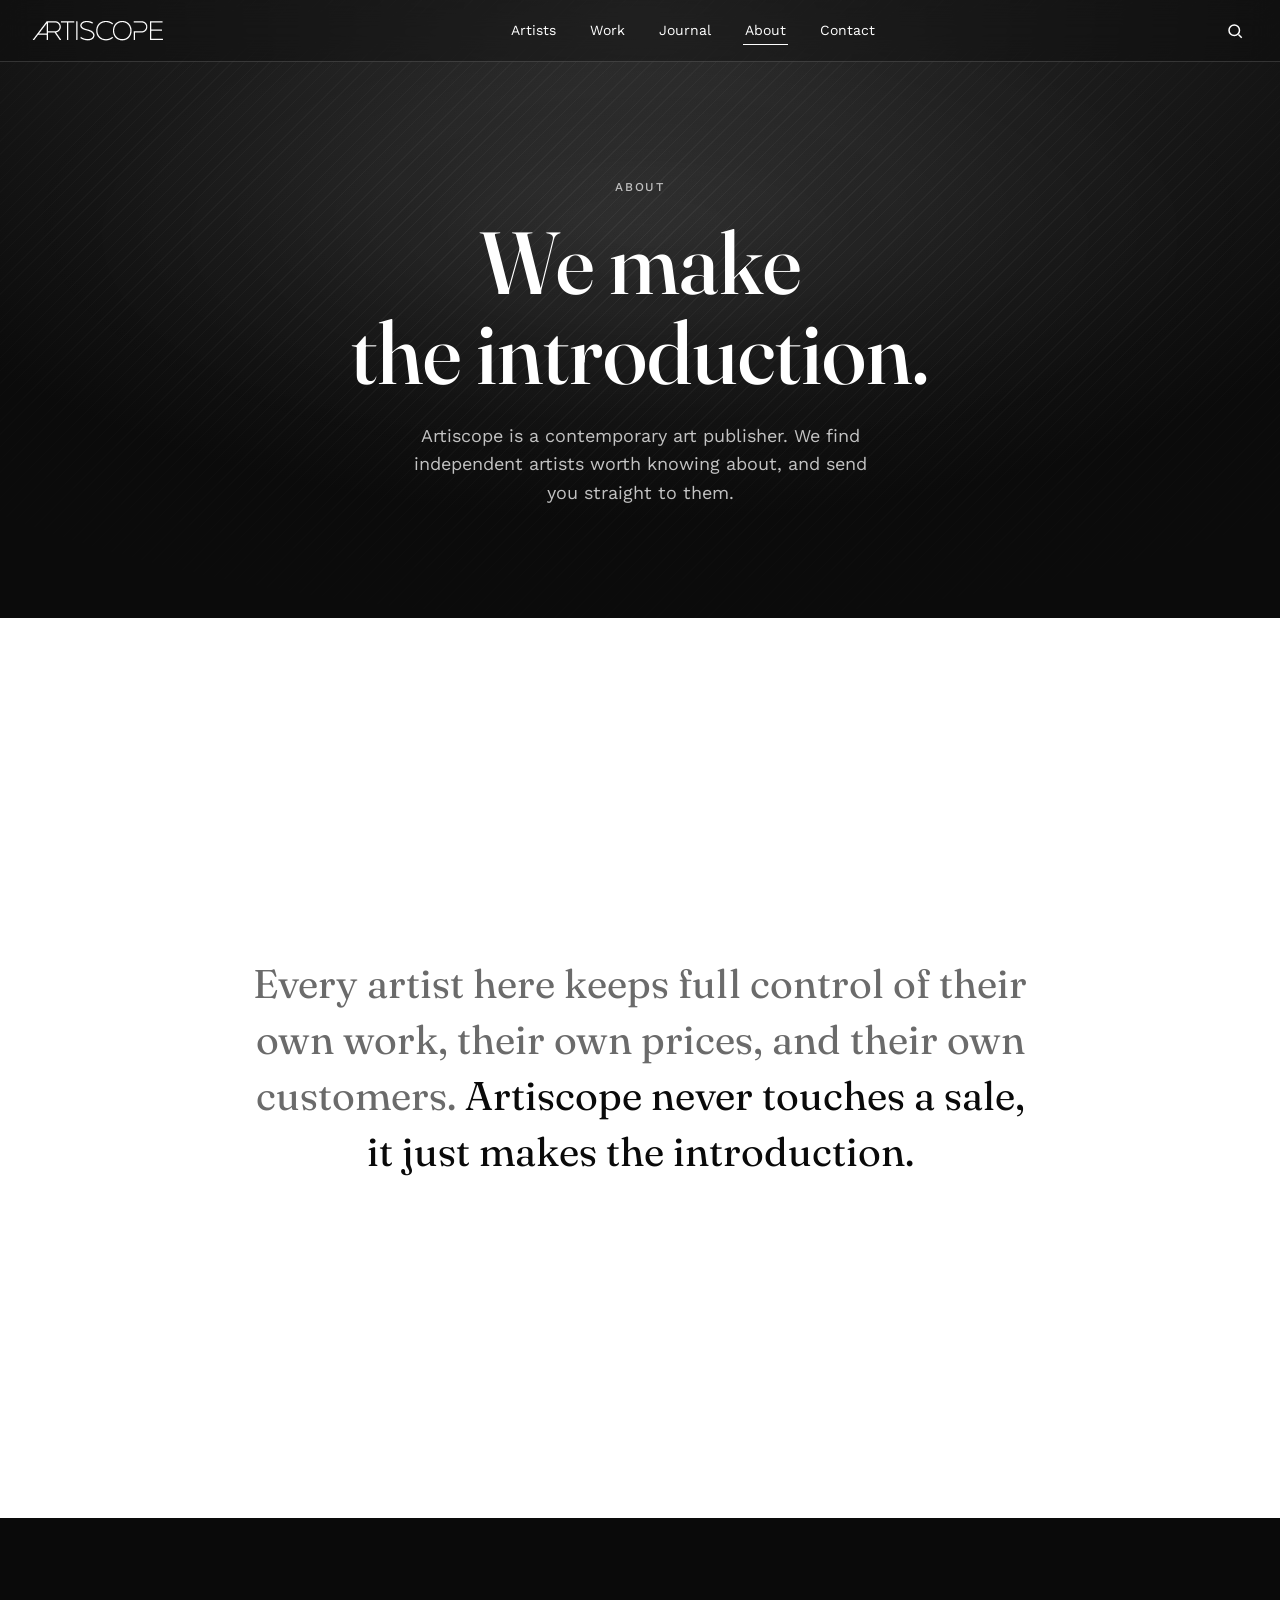
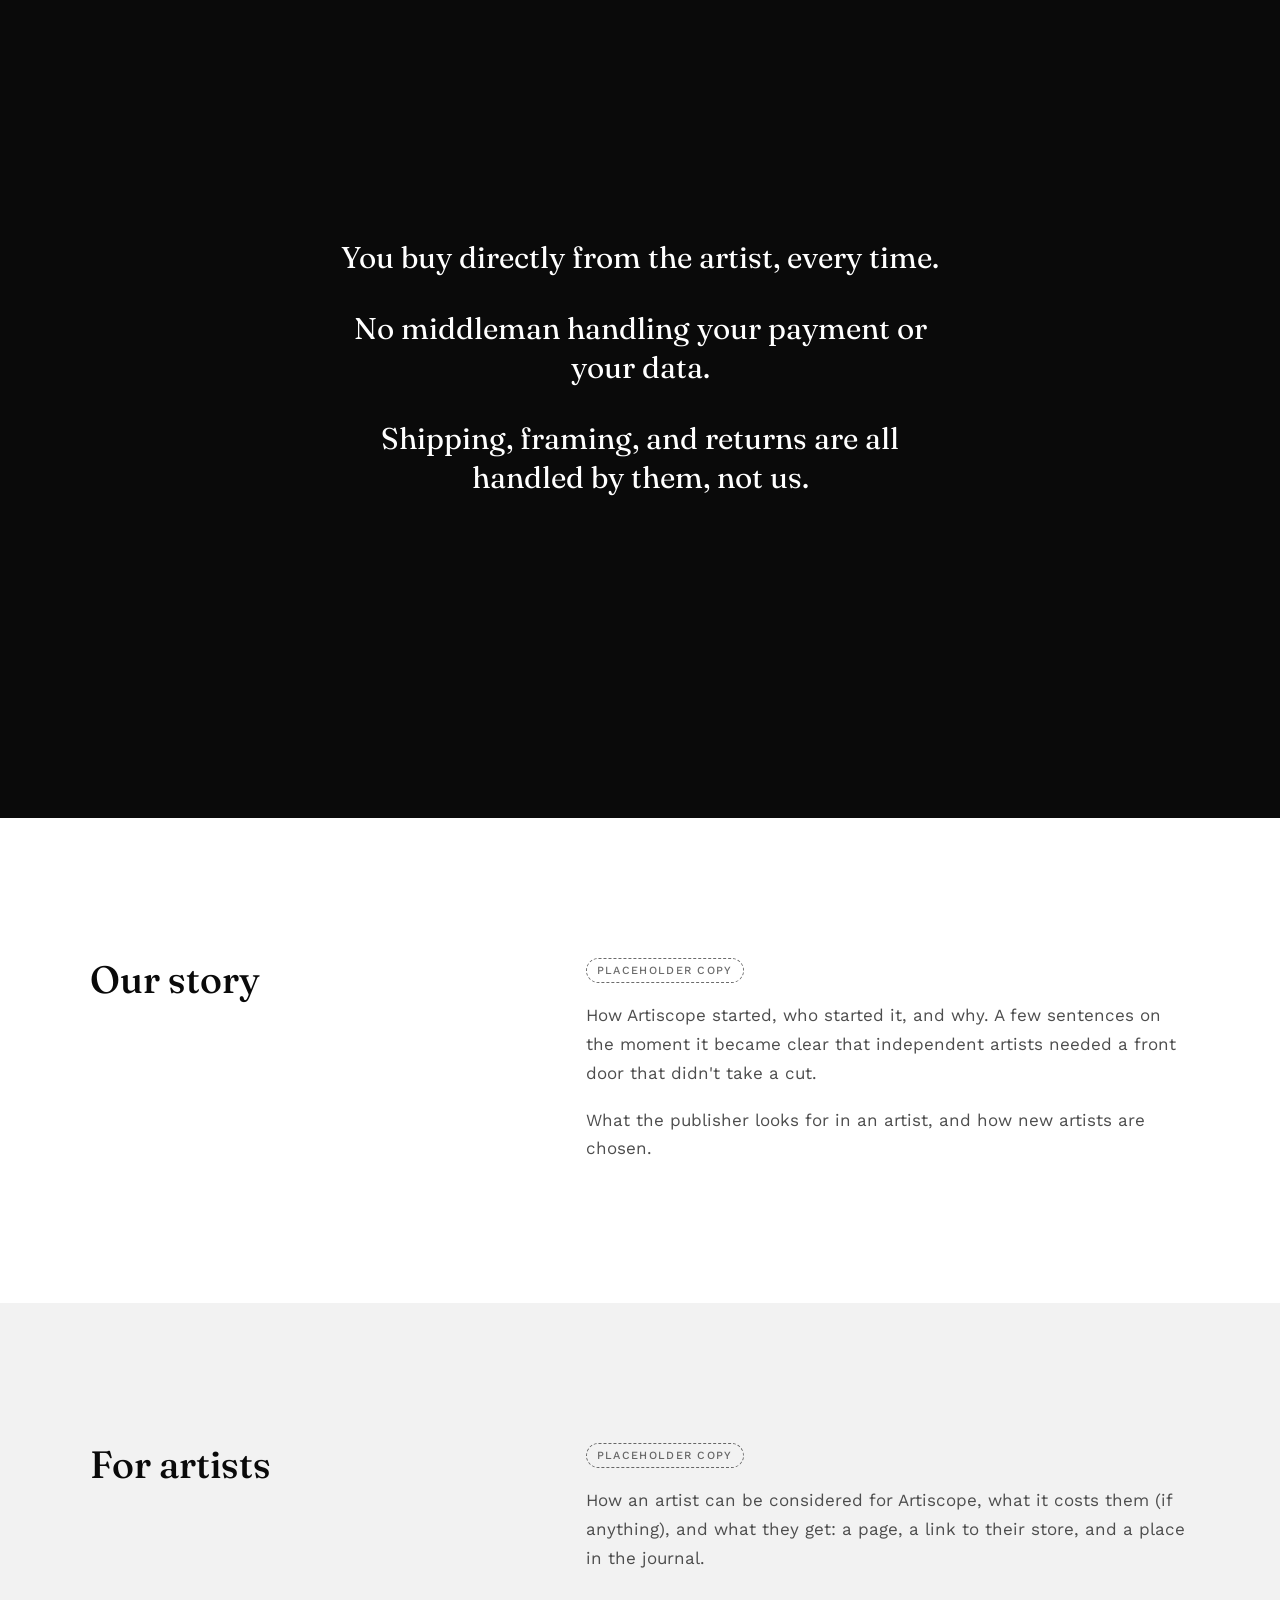
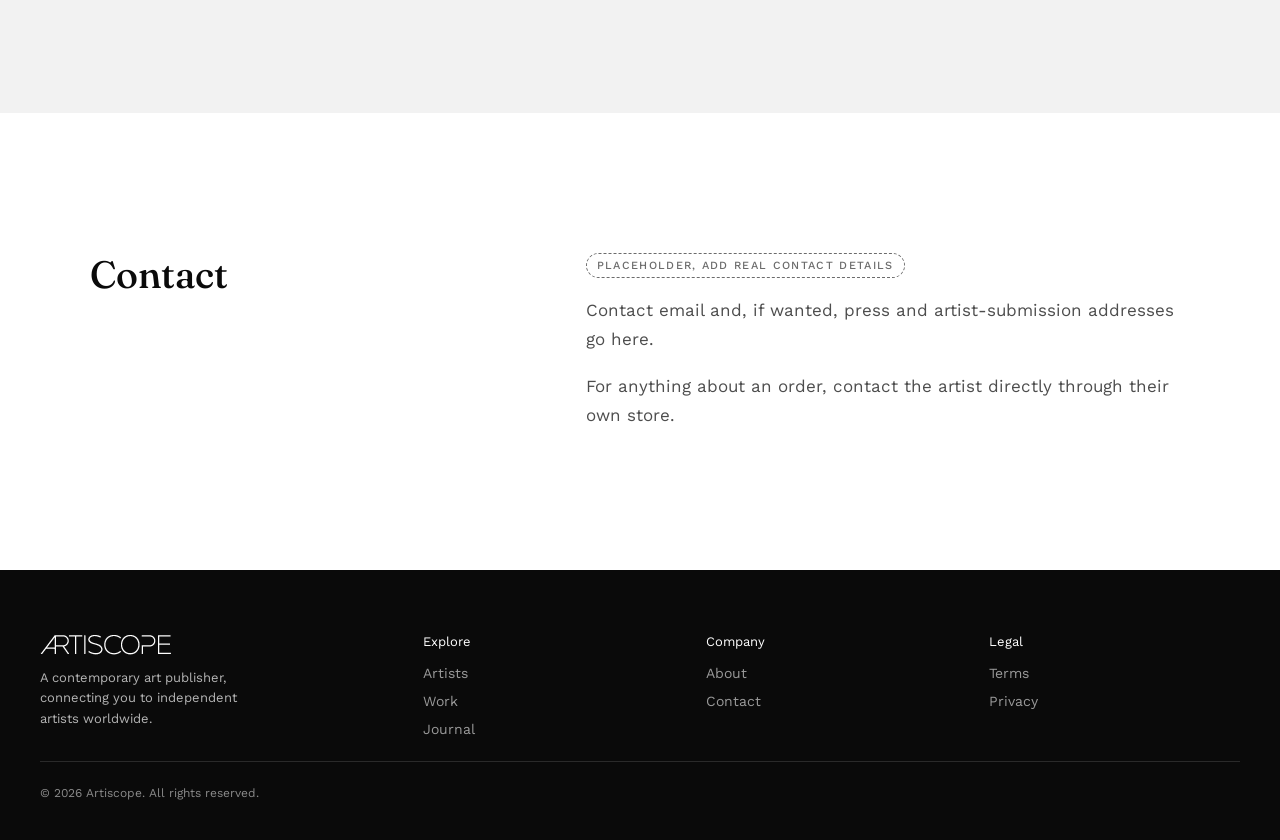
==== about.html @ f60efae5 "Split the single scrolling page into separate pages Add artists.html, work.html, journal.html and ab" ====
<!doctype html>
<html lang="en">
<head>
<meta charset="utf-8">
<meta name="viewport" content="width=device-width, initial-scale=1">
<title>About | Artiscope</title>
<meta name="description" content="Artiscope is a contemporary art publisher connecting people to independent artists and their own stores.">
<link rel="preconnect" href="https://fonts.googleapis.com">
<link rel="stylesheet" href="https://fonts.googleapis.com/css2?family=Fraunces:opsz,wght@9..144,300;9..144,500;9..144,600&family=Work+Sans:wght@400;500&display=swap">
<link rel="stylesheet" href="css/style.css">
</head>
<body>

<!-- NAV -->
<header class="nav" id="site-nav" data-theme="light">
  <div class="nav-inner">
    <a href="index.html" class="logo">
      <img src="logo-black.png" alt="Artiscope" class="logo-img logo-dark">
      <img src="logo-white.png" alt="Artiscope" class="logo-img logo-light">
    </a>
    <nav class="desktop-nav" aria-label="Primary">
      <a href="artists.html" class="nav-link">Artists</a>
      <a href="work.html" class="nav-link">Work</a>
      <a href="journal.html" class="nav-link">Journal</a>
      <a href="about.html" class="nav-link" aria-current="page">About</a>
      <a href="about.html#contact" class="nav-link">Contact</a>
    </nav>
    <div class="nav-icons">
      <button class="icon-btn" id="search-toggle" aria-label="Search">
        <svg width="18" height="18" viewBox="0 0 24 24" fill="none" stroke="currentColor" stroke-width="2"><circle cx="11" cy="11" r="7"></circle><line x1="21" y1="21" x2="16.65" y2="16.65"></line></svg>
      </button>
      <button class="icon-btn hamburger" id="menu-toggle" aria-label="Open menu">
        <svg width="22" height="22" viewBox="0 0 24 24" fill="none" stroke="currentColor" stroke-width="2"><line x1="3" y1="6" x2="21" y2="6"></line><line x1="3" y1="12" x2="21" y2="12"></line><line x1="3" y1="18" x2="21" y2="18"></line></svg>
      </button>
    </div>
  </div>
</header>

<!-- MOBILE MENU -->
<div class="mobile-menu" id="mobile-menu" hidden>
  <div class="mobile-menu-top">
    <a href="index.html" class="logo"><img src="logo-black.png" alt="Artiscope" class="logo-img"></a>
    <button class="icon-btn" id="menu-close" aria-label="Close menu">
      <svg width="22" height="22" viewBox="0 0 24 24" fill="none" stroke="#0A0A0A" stroke-width="2"><line x1="4" y1="4" x2="20" y2="20"></line><line x1="20" y1="4" x2="4" y2="20"></line></svg>
    </button>
  </div>
  <nav class="mobile-menu-links" aria-label="Mobile primary">
    <a href="artists.html">Artists</a>
    <a href="work.html">Work</a>
    <a href="journal.html">Journal</a>
    <a href="about.html" aria-current="page">About</a>
    <a href="about.html#contact">Contact</a>
  </nav>
</div>

<!-- SEARCH OVERLAY -->
<div class="search-overlay" id="search-overlay" hidden>
  <div class="search-inner">
    <div class="search-top">
      <span class="eyebrow">Search</span>
      <button class="icon-btn" id="search-close" aria-label="Close search">
        <svg width="22" height="22" viewBox="0 0 24 24" fill="none" stroke="#0A0A0A" stroke-width="2"><line x1="4" y1="4" x2="20" y2="20"></line><line x1="20" y1="4" x2="4" y2="20"></line></svg>
      </button>
    </div>
    <label for="search-input" class="visually-hidden">Search artists and journal</label>
    <input id="search-input" class="search-input" type="text" placeholder="Search artists, work, journal" autocomplete="off">
    <div id="search-results" class="search-results"></div>
  </div>
</div>

<main id="top">
  <!-- PAGE HEAD -->
  <section class="chapter hero page-head" data-nav-theme="light">
    <div class="chapter-inner reveal">
      <p class="eyebrow eyebrow-light">About</p>
      <h1 class="display-1">We make<br>the introduction.</h1>
      <p class="hero-copy">Artiscope is a contemporary art publisher. We find independent artists worth knowing about, and send you straight to them.</p>
    </div>
  </section>

  <!-- INTRO STATEMENT -->
  <section class="chapter statement" data-nav-theme="dark">
    <p class="statement-text reveal">
      Every artist here keeps full control of their own work, their own prices,
      and their own customers. <span class="statement-fade">Artiscope never touches a sale,
      it just makes the introduction.</span>
    </p>
  </section>

  <!-- TRUST STATEMENTS -->
  <section class="chapter trust" data-nav-theme="light">
    <div class="trust-list">
      <p class="trust-line reveal">You buy directly from the artist, every time.</p>
      <p class="trust-line reveal">No middleman handling your payment or your data.</p>
      <p class="trust-line reveal">Shipping, framing, and returns are all handled by them, not us.</p>
    </div>
  </section>

  <!-- OUR STORY: placeholder copy, replace before launch -->
  <section class="chapter about-block" data-nav-theme="dark">
    <div class="about-split reveal">
      <h2 class="display-3">Our story</h2>
      <div class="about-split-copy">
        <span class="placeholder-note">Placeholder copy</span>
        <p>How Artiscope started, who started it, and why. A few sentences on the moment it became clear that independent artists needed a front door that didn't take a cut.</p>
        <p>What the publisher looks for in an artist, and how new artists are chosen.</p>
      </div>
    </div>
  </section>

  <!-- FOR ARTISTS: placeholder copy, replace before launch -->
  <section class="chapter about-block about-block-tint" data-nav-theme="dark">
    <div class="about-split reveal">
      <h2 class="display-3">For artists</h2>
      <div class="about-split-copy">
        <span class="placeholder-note">Placeholder copy</span>
        <p>How an artist can be considered for Artiscope, what it costs them (if anything), and what they get: a page, a link to their store, and a place in the journal.</p>
      </div>
    </div>
  </section>

  <!-- CONTACT: placeholder, add real contact details -->
  <section class="chapter about-block" id="contact" data-nav-theme="dark">
    <div class="about-split reveal">
      <h2 class="display-3">Contact</h2>
      <div class="about-split-copy">
        <span class="placeholder-note">Placeholder, add real contact details</span>
        <p>Contact email and, if wanted, press and artist-submission addresses go here.</p>
        <p>For anything about an order, contact the artist directly through their own store.</p>
      </div>
    </div>
  </section>

</main>

<!-- FOOTER -->
<footer class="footer" data-nav-theme="light">
  <div class="footer-grid">
    <div>
      <img src="logo-white.png" alt="Artiscope" class="footer-logo-img">
      <p class="footer-blurb">A contemporary art publisher, connecting you to independent artists worldwide.</p>
    </div>
    <div class="footer-col">
      <p class="footer-heading">Explore</p>
      <a href="artists.html" class="footer-link">Artists</a>
      <a href="work.html" class="footer-link">Work</a>
      <a href="journal.html" class="footer-link">Journal</a>
    </div>
    <div class="footer-col">
      <p class="footer-heading">Company</p>
      <a href="about.html" class="footer-link">About</a>
      <a href="about.html#contact" class="footer-link">Contact</a>
    </div>
    <div class="footer-col">
      <p class="footer-heading">Legal</p>
      <a href="#" class="footer-link">Terms</a>
      <a href="#" class="footer-link">Privacy</a>
    </div>
  </div>
  <div class="footer-bottom">
    <p>&copy; 2026 Artiscope. All rights reserved.</p>
  </div>
</footer>

<script src="js/data.js"></script>
<script src="js/main.js"></script>
</body>
</html>
---- css/style.css ----
:root {
  --ink: #0A0A0A;
  --paper: #FFFFFF;
  --tint: #F2F2F2;
  --line: #E5E5E5;
  --muted: #6B6B6B;
  --muted-2: #4D4D4D;
}

* { box-sizing: border-box; }
html { scroll-behavior: smooth; }

body {
  margin: 0;
  font-family: "Work Sans", system-ui, sans-serif;
  background: var(--paper);
  color: var(--ink);
  overflow-x: hidden;
}

h1, h2, h3 { font-family: "Fraunces", Georgia, serif; font-weight: 500; margin: 0; }
p { margin: 0; }
a { color: inherit; text-decoration: none; }
button { font-family: inherit; cursor: pointer; }
input { font-family: inherit; }

.visually-hidden {
  position: absolute; width: 1px; height: 1px; overflow: hidden; clip: rect(0 0 0 0);
}

.eyebrow {
  text-transform: uppercase;
  letter-spacing: 0.16em;
  font-size: 12px;
  font-weight: 500;
  color: var(--muted);
}
.eyebrow-light { color: rgba(255,255,255,0.7); }

/* ---------- REVEAL ANIMATION ---------- */
.reveal {
  opacity: 0;
  transform: translateY(36px);
  transition: opacity 0.9s cubic-bezier(0.16,1,0.3,1), transform 0.9s cubic-bezier(0.16,1,0.3,1);
}
.reveal.is-in { opacity: 1; transform: translateY(0); }

/* ---------- NAV ---------- */
.nav {
  position: fixed;
  top: 0; left: 0; right: 0;
  z-index: 100;
  backdrop-filter: blur(14px);
  transition: background 0.4s ease, border-color 0.4s ease;
  border-bottom: 1px solid transparent;
}
.nav[data-theme="dark"] {
  background: rgba(255,255,255,0.78);
  border-bottom-color: var(--line);
  color: var(--ink);
}
.nav[data-theme="light"] {
  background: rgba(10,10,10,0.35);
  border-bottom-color: rgba(255,255,255,0.15);
  color: #FFFFFF;
}
.nav-inner {
  max-width: 1280px;
  margin: 0 auto;
  padding: 16px 32px;
  display: flex;
  align-items: center;
  justify-content: space-between;
}
.logo { display: flex; align-items: center; height: 24px; }
.logo-img { height: 22px; width: auto; display: block; }
.logo-dark { display: block; }
.logo-light { display: none; }
.nav[data-theme="light"] .logo-dark { display: none; }
.nav[data-theme="light"] .logo-light { display: block; }
.desktop-nav { display: flex; align-items: center; gap: 30px; }
.nav-link {
  font-size: 14px;
  padding: 6px 2px;
  border-bottom: 1px solid transparent;
  transition: border-color 0.15s ease, opacity 0.15s ease;
  color: inherit;
}
.nav-link:hover { opacity: 0.6; }
.nav-link[aria-current="page"] { border-bottom-color: currentColor; }
.nav-icons { display: flex; align-items: center; gap: 18px; color: inherit; }
.icon-btn {
  background: none; border: none; padding: 4px;
  display: flex; align-items: center; position: relative; color: inherit;
}
.hamburger { display: none; }

/* ---------- BUTTONS ---------- */
.btn-primary {
  display: inline-flex; align-items: center; justify-content: center;
  padding: 15px 30px; border-radius: 999px; font-size: 14px; font-weight: 500;
  background: var(--ink); color: var(--paper); border: none;
  transition: opacity 0.15s ease, transform 0.15s ease;
}
.btn-primary:hover { opacity: 0.8; transform: translateY(-1px); }
.btn-light { background: #FFFFFF; color: #0A0A0A; }
.btn-block { width: 100%; }
.btn-ghost {
  display: inline-flex; align-items: center; gap: 6px;
  font-size: 14px; font-weight: 500;
  border-bottom: 1px solid currentColor; padding-bottom: 2px; width: fit-content;
  transition: opacity 0.15s ease;
}
.btn-ghost:hover { opacity: 0.55; }

/* ---------- MOBILE MENU ---------- */
.mobile-menu {
  position: fixed; inset: 0; z-index: 200; background: var(--paper);
  display: flex; flex-direction: column; padding: 24px 32px;
}
.mobile-menu-top { display: flex; align-items: center; justify-content: space-between; }
.mobile-menu-links { display: flex; flex-direction: column; gap: 28px; margin-top: 56px; }
.mobile-menu-links a { font-family: "Fraunces", Georgia, serif; font-size: 28px; }

/* ---------- SEARCH ---------- */
.search-overlay {
  position: fixed; inset: 0; z-index: 210; background: var(--paper); overflow-y: auto;
}
.search-inner { max-width: 720px; margin: 0 auto; padding: 32px 24px 80px; }
.search-top { display: flex; align-items: center; justify-content: space-between; margin-bottom: 32px; }
.search-input {
  border: none; border-bottom: 1px solid #D9D9D9; background: transparent;
  font-size: 26px; font-family: "Fraunces", Georgia, serif; padding: 10px 0; width: 100%; outline: none;
}
.search-results { margin-top: 40px; display: flex; flex-direction: column; gap: 40px; }
.search-group-title { margin-bottom: 16px; }
.search-row {
  display: flex; align-items: center; justify-content: space-between;
  padding: 14px 0; border-bottom: 1px solid #F0F0F0;
}
.search-row-title { font-size: 17px; }
.search-row-meta { font-size: 13px; color: var(--muted); }
.search-empty { margin-top: 40px; font-size: 15px; color: var(--muted); }

/* ---------- CHAPTERS (full-height sections) ---------- */
.chapter {
  min-height: 100vh;
  width: 100%;
  display: flex;
  flex-direction: column;
  align-items: center;
  justify-content: center;
  padding: 140px 32px;
  position: relative;
}
.chapter-inner { max-width: 720px; text-align: center; display: flex; flex-direction: column; align-items: center; gap: 24px; }

.display-1 { font-size: 88px; line-height: 1.02; color: inherit; }
.display-2 { font-size: 48px; line-height: 1.1; }
.display-3 { font-size: 38px; line-height: 1.15; }

/* ---------- HERO ---------- */
.hero {
  background: radial-gradient(120% 140% at 50% 0%, #2A2A2A 0%, #0A0A0A 60%);
  color: #FFFFFF;
  overflow: hidden;
  isolation: isolate;
}
/* Fine diagonal hatching, faded out towards the edges so it reads as light
   falling on a surface rather than a flat pattern. */
.hero::before {
  content: "";
  position: absolute; inset: -10%;
  background:
    repeating-linear-gradient(135deg, rgba(255,255,255,0.045) 0 1px, transparent 1px 9px),
    radial-gradient(60% 50% at 50% 38%, rgba(255,255,255,0.08) 0%, transparent 70%);
  -webkit-mask-image: radial-gradient(70% 60% at 50% 40%, #000 0%, transparent 100%);
          mask-image: radial-gradient(70% 60% at 50% 40%, #000 0%, transparent 100%);
  animation: herodrift 24s ease-in-out infinite alternate;
  z-index: -1;
  pointer-events: none;
}
/* Film grain over the whole section. */
.hero::after {
  content: "";
  position: absolute; inset: 0;
  background-image: url("data:image/svg+xml,%3Csvg xmlns='http://www.w3.org/2000/svg' width='200' height='200'%3E%3Cfilter id='n'%3E%3CfeTurbulence type='fractalNoise' baseFrequency='0.9' numOctaves='2' stitchTiles='stitch'/%3E%3CfeColorMatrix values='0 0 0 0 1 0 0 0 0 1 0 0 0 0 1 0 0 0 0.5 0'/%3E%3C/filter%3E%3Crect width='100%25' height='100%25' filter='url(%23n)'/%3E%3C/svg%3E");
  opacity: 0.08;
  mix-blend-mode: overlay;
  z-index: -1;
  pointer-events: none;
}
@keyframes herodrift {
  from { transform: translate3d(0, 0, 0); }
  to   { transform: translate3d(-2%, 1.5%, 0); }
}
.hero-copy { font-size: 18px; color: rgba(255,255,255,0.75); max-width: 480px; line-height: 1.6; }
.hero-btn-row { display: flex; gap: 14px; flex-wrap: wrap; justify-content: center; }
.btn-outline-light {
  background: transparent;
  color: #FFFFFF;
  border: 1px solid rgba(255,255,255,0.5);
}
.btn-outline-light:hover { background: rgba(255,255,255,0.1); opacity: 1; }
/* Featured artwork slot: a textured dark panel until a real image is chosen. */
.hero-image {
  position: relative; overflow: hidden;
  width: min(720px, 100%); aspect-ratio: 16 / 9; margin-top: 24px;
  border-radius: 24px; border: 1px solid rgba(255,255,255,0.12);
  background:
    repeating-linear-gradient(135deg, rgba(255,255,255,0.06) 0 1px, transparent 1px 11px),
    radial-gradient(80% 90% at 30% 20%, #3A3A3A 0%, #141414 70%);
}
.hero-image::after {
  content: ""; position: absolute; inset: 0;
  background: linear-gradient(180deg, transparent 40%, rgba(0,0,0,0.55) 100%);
}
.hero-image-label {
  position: absolute; left: 24px; bottom: 20px; z-index: 1;
  font-size: 11px; font-weight: 500; text-transform: uppercase; letter-spacing: 0.16em;
  color: rgba(255,255,255,0.55);
}
.scroll-cue {
  position: absolute; bottom: 40px; left: 50%; transform: translateX(-50%);
}
.scroll-cue span {
  display: block; width: 1px; height: 48px; background: rgba(255,255,255,0.5);
  animation: scrollcue 1.8s ease-in-out infinite;
}
@keyframes scrollcue {
  0% { transform: scaleY(0); transform-origin: top; opacity: 0; }
  40% { transform: scaleY(1); transform-origin: top; opacity: 1; }
  60% { transform: scaleY(1); transform-origin: bottom; opacity: 1; }
  100% { transform: scaleY(0); transform-origin: bottom; opacity: 0; }
}

/* ---------- STATEMENT ---------- */
.statement { background: #FFFFFF; padding: 160px 32px; }
.statement-text {
  max-width: 780px; text-align: center;
  font-family: "Fraunces", Georgia, serif; font-weight: 400;
  font-size: 40px; line-height: 1.4; color: var(--muted);
}
.statement-fade { color: var(--ink); }

/* ---------- PAGE HEADERS (inner pages) ---------- */
.page-head { min-height: 64vh; padding: 180px 32px 110px; }
.page-head-light { background: #FFFFFF; }
.page-lede { font-size: 18px; color: var(--muted); max-width: 520px; line-height: 1.6; }

/* ---------- EXPLORE (homepage teaser) ---------- */
.explore { background: var(--tint); min-height: auto; padding: 140px 32px; }
.explore-list { width: 100%; max-width: 1100px; border-top: 1px solid #D9D9D9; }
.explore-row {
  display: grid; grid-template-columns: 90px 1fr auto; align-items: baseline; gap: 24px;
  padding: 36px 0; border-bottom: 1px solid #D9D9D9;
  transition: opacity 0.9s cubic-bezier(0.16,1,0.3,1), transform 0.9s cubic-bezier(0.16,1,0.3,1), padding 0.3s cubic-bezier(0.16,1,0.3,1);
}
.explore-row:hover { padding-left: 12px; }
.explore-count { font-size: 13px; color: var(--muted); letter-spacing: 0.08em; }
.explore-title { font-family: "Fraunces", Georgia, serif; font-size: 48px; line-height: 1.1; }
.explore-desc { display: block; font-family: "Work Sans", system-ui, sans-serif; font-size: 15px; color: var(--muted); margin-top: 10px; }
.explore-arrow { font-size: 28px; }

/* ---------- ARTIST CARDS ---------- */
.artists-section { background: #FFFFFF; min-height: auto; padding: 120px 32px 140px; }
.artists-grid {
  width: 100%; max-width: 1200px; margin: 0 auto;
  display: grid; grid-template-columns: repeat(auto-fit, minmax(320px, 1fr)); gap: 24px;
}
.artist-card {
  position: relative; overflow: hidden; isolation: isolate;
  min-height: 460px; border-radius: 24px; padding: 48px 32px;
  display: flex; align-items: center; justify-content: center;
}
.artist-card-photo {
  position: absolute; inset: 0; z-index: -2;
  background-size: cover; background-position: center;
}
.artist-card-has-photo { background: #0A0A0A; }
.artist-card-has-photo::after {
  content: ""; position: absolute; inset: 0; z-index: -1;
  background: linear-gradient(180deg, rgba(0,0,0,0.35) 0%, rgba(0,0,0,0.6) 100%);
}
.artist-card-inner {
  display: flex; flex-direction: column; align-items: center; gap: 24px; text-align: center; max-width: 440px;
}
.artist-logo-large { max-width: 70%; max-height: 110px; width: auto; height: auto; }
.artist-name-large { font-size: 56px; }
.artist-tag-large { font-size: 17px; opacity: 0.75; max-width: 440px; }
.artist-cta { display: flex; align-items: center; gap: 14px; flex-wrap: wrap; justify-content: center; }

/* ---------- WORK SECTION ---------- */
.work-section { background: var(--tint); min-height: auto; padding: 140px 32px; }
.section-head { display: flex; flex-direction: column; align-items: center; gap: 14px; text-align: center; margin-bottom: 56px; max-width: 620px; }
.section-subtext { font-size: 15px; color: var(--muted); }
.works-grid {
  width: 100%; max-width: 1100px; margin: 0 auto;
  display: grid; grid-template-columns: repeat(auto-fit, minmax(230px, 1fr)); gap: 28px;
}
.work-card {
  display: flex; flex-direction: column; gap: 16px;
  transition: transform 0.3s cubic-bezier(0.16,1,0.3,1);
}
.work-card:hover { transform: translateY(-6px); }
.work-image { width: 100%; aspect-ratio: 1/1; border-radius: 18px; overflow: hidden; position: relative; }
.work-photo { width: 100%; height: 100%; object-fit: cover; display: block; }

@keyframes kenburns {
  0% { transform: scale(1); }
  100% { transform: scale(1.09); }
}
.kenburns {
  animation: kenburns 14s ease-in-out infinite alternate;
}
@media (prefers-reduced-motion: reduce) {
  .kenburns, .hero::before { animation: none; }
}
.work-title { font-size: 17px; font-weight: 500; font-family: "Fraunces", Georgia, serif; }
.work-artist { font-size: 13px; color: var(--muted); margin-top: 2px; }
.work-row { display: flex; align-items: center; justify-content: space-between; margin-top: 6px; }
.work-price { font-size: 14px; color: var(--muted-2); }
.work-link { font-size: 13px; font-weight: 500; border-bottom: 1px solid currentColor; padding-bottom: 1px; width: fit-content; }
.work-card-placeholder:hover { transform: none; }
.work-card-placeholder .work-image {
  border: 1px dashed #BDBDBD; display: flex; align-items: center; justify-content: center;
}
.work-card-placeholder .work-title,
.work-card-placeholder .work-artist { color: #A6A6A6; }

/* ---------- PLACEHOLDER MARKER ---------- */
/* Flags copy or slots still waiting on real content. Remove with the copy. */
.placeholder-note {
  display: inline-block; width: fit-content;
  font-family: "Work Sans", system-ui, sans-serif; font-size: 11px; font-weight: 500;
  text-transform: uppercase; letter-spacing: 0.12em;
  padding: 5px 10px; border: 1px dashed currentColor; border-radius: 999px; opacity: 0.6;
}

/* ---------- TRUST ---------- */
.trust { background: var(--ink); color: #FFFFFF; }
.trust-list { display: flex; flex-direction: column; gap: 32px; max-width: 620px; text-align: center; }
.trust-line { font-family: "Fraunces", Georgia, serif; font-size: 30px; line-height: 1.3; }

/* ---------- EDITORIAL ---------- */
.editorial { background: #FFFFFF; min-height: auto; padding: 140px 32px; }
.editorial-split {
  max-width: 1100px; margin: 0 auto; width: 100%;
  display: grid; grid-template-columns: 1fr 1fr; gap: 64px; align-items: center; text-align: left;
}
.editorial-image { width: 100%; aspect-ratio: 4/5; border-radius: 24px; background: linear-gradient(160deg, #4A4A4A 0%, #0A0A0A 100%); }
.editorial-copy { display: flex; flex-direction: column; gap: 20px; max-width: 460px; }
.editorial-copy p { font-size: 16px; color: var(--muted-2); line-height: 1.7; }

/* ---------- JOURNAL ---------- */
.journal-section { background: #FFFFFF; min-height: auto; padding: 60px 32px 140px; }
.journal-list { width: 100%; display: flex; flex-direction: column; gap: 120px; }
.journal-upcoming { max-width: 1100px; width: 100%; margin: 0 auto; display: flex; flex-direction: column; gap: 20px; }
.journal-rows { list-style: none; margin: 0; padding: 0; border-top: 1px solid var(--line); }
.journal-row {
  display: grid; grid-template-columns: 200px 1fr auto; align-items: center; gap: 24px;
  padding: 28px 0; border-bottom: 1px solid var(--line); color: var(--muted);
}
.journal-row-kind { font-size: 13px; text-transform: uppercase; letter-spacing: 0.12em; }
.journal-row-title { font-family: "Fraunces", Georgia, serif; font-size: 26px; color: #A6A6A6; }

/* ---------- ABOUT ---------- */
.about-block { background: #FFFFFF; min-height: auto; padding: 140px 32px; }
.about-block-tint { background: var(--tint); }
.about-split {
  width: 100%; max-width: 1100px; margin: 0 auto;
  display: grid; grid-template-columns: 1fr 1.4fr; gap: 64px; align-items: start; text-align: left;
}
.about-split-copy { display: flex; flex-direction: column; gap: 18px; }
.about-split-copy p { font-size: 17px; color: var(--muted-2); line-height: 1.7; }

/* ---------- NEWSLETTER ---------- */
.newsletter { background: #FFFFFF; gap: 20px; min-height: auto; padding: 140px 32px; }
.newsletter p { font-size: 15px; color: var(--muted); max-width: 420px; text-align: center; }
.newsletter-form { display: flex; gap: 12px; margin-top: 12px; width: 100%; max-width: 420px; }
.newsletter-form input {
  flex-grow: 1; padding: 14px 18px; border-radius: 999px; border: 1px solid #D9D9D9; background: #FFFFFF; font-size: 14px;
}
.newsletter-success { font-size: 14px; color: var(--muted-2); }

/* ---------- FOOTER ---------- */
.footer { padding: 64px 32px 40px; background: var(--ink); }
.footer-grid { max-width: 1200px; margin: 0 auto; display: grid; grid-template-columns: 1.4fr 1fr 1fr 1fr; gap: 32px; }
.footer-logo-img { height: 22px; width: auto; display: block; margin-bottom: 12px; }
.footer-blurb { font-size: 13px; color: #B5B5B5; max-width: 220px; line-height: 1.6; }
.footer-col { display: flex; flex-direction: column; gap: 12px; }
.footer-heading { font-size: 13px; color: #FFFFFF; margin-bottom: 4px; }
.footer-link { font-size: 14px; color: #9A9A9A; }
.footer-link:hover { color: #FFFFFF; }
.footer-bottom {
  max-width: 1200px; margin: 24px auto 0; padding-top: 24px; border-top: 1px solid #2A2A2A;
  display: flex; align-items: center; justify-content: space-between; flex-wrap: wrap; gap: 16px;
}
.footer-bottom p { font-size: 12px; color: #8A8A8A; }

.coming-soon-badge {
  display: inline-block; font-size: 11px; text-transform: uppercase; letter-spacing: 0.08em; opacity: 0.6;
}

/* ---------- TRANSITION VEIL ---------- */
.veil {
  position: fixed; inset: 0; z-index: 300; background: var(--ink);
  display: flex; align-items: center; justify-content: center;
  opacity: 0; pointer-events: none;
  transition: opacity 0.45s cubic-bezier(0.16,1,0.3,1);
}
.veil.is-on { opacity: 1; }
.veil-text {
  color: rgba(255,255,255,0.7); font-size: 12px; font-weight: 500;
  text-transform: uppercase; letter-spacing: 0.16em;
}

[hidden] { display: none !important; }

/* ---------- RESPONSIVE ---------- */
@media (max-width: 860px) {
  .desktop-nav { display: none; }
  .hamburger { display: flex; }
  .display-1 { font-size: 52px; }
  .display-2 { font-size: 34px; }
  .display-3 { font-size: 28px; }
  .statement-text { font-size: 28px; }
  .trust-line { font-size: 22px; }
  .editorial-split { grid-template-columns: 1fr; }
  .artist-name-large { font-size: 40px; }
  .artists-grid { grid-template-columns: 1fr; }
  .artist-card { min-height: 400px; }
  .explore-row { grid-template-columns: 1fr auto; gap: 12px; }
  .explore-count { grid-column: 1 / -1; }
  .explore-title { font-size: 34px; }
  .journal-row { grid-template-columns: 1fr; gap: 10px; }
  .journal-row-title { font-size: 22px; }
  .about-split { grid-template-columns: 1fr; gap: 24px; }
  .page-head { min-height: 56vh; padding: 140px 24px 80px; }
  .footer-grid { grid-template-columns: 1fr 1fr; }
  .footer-grid > :first-child { grid-column: 1 / -1; }
  .chapter { padding: 100px 24px; }
}
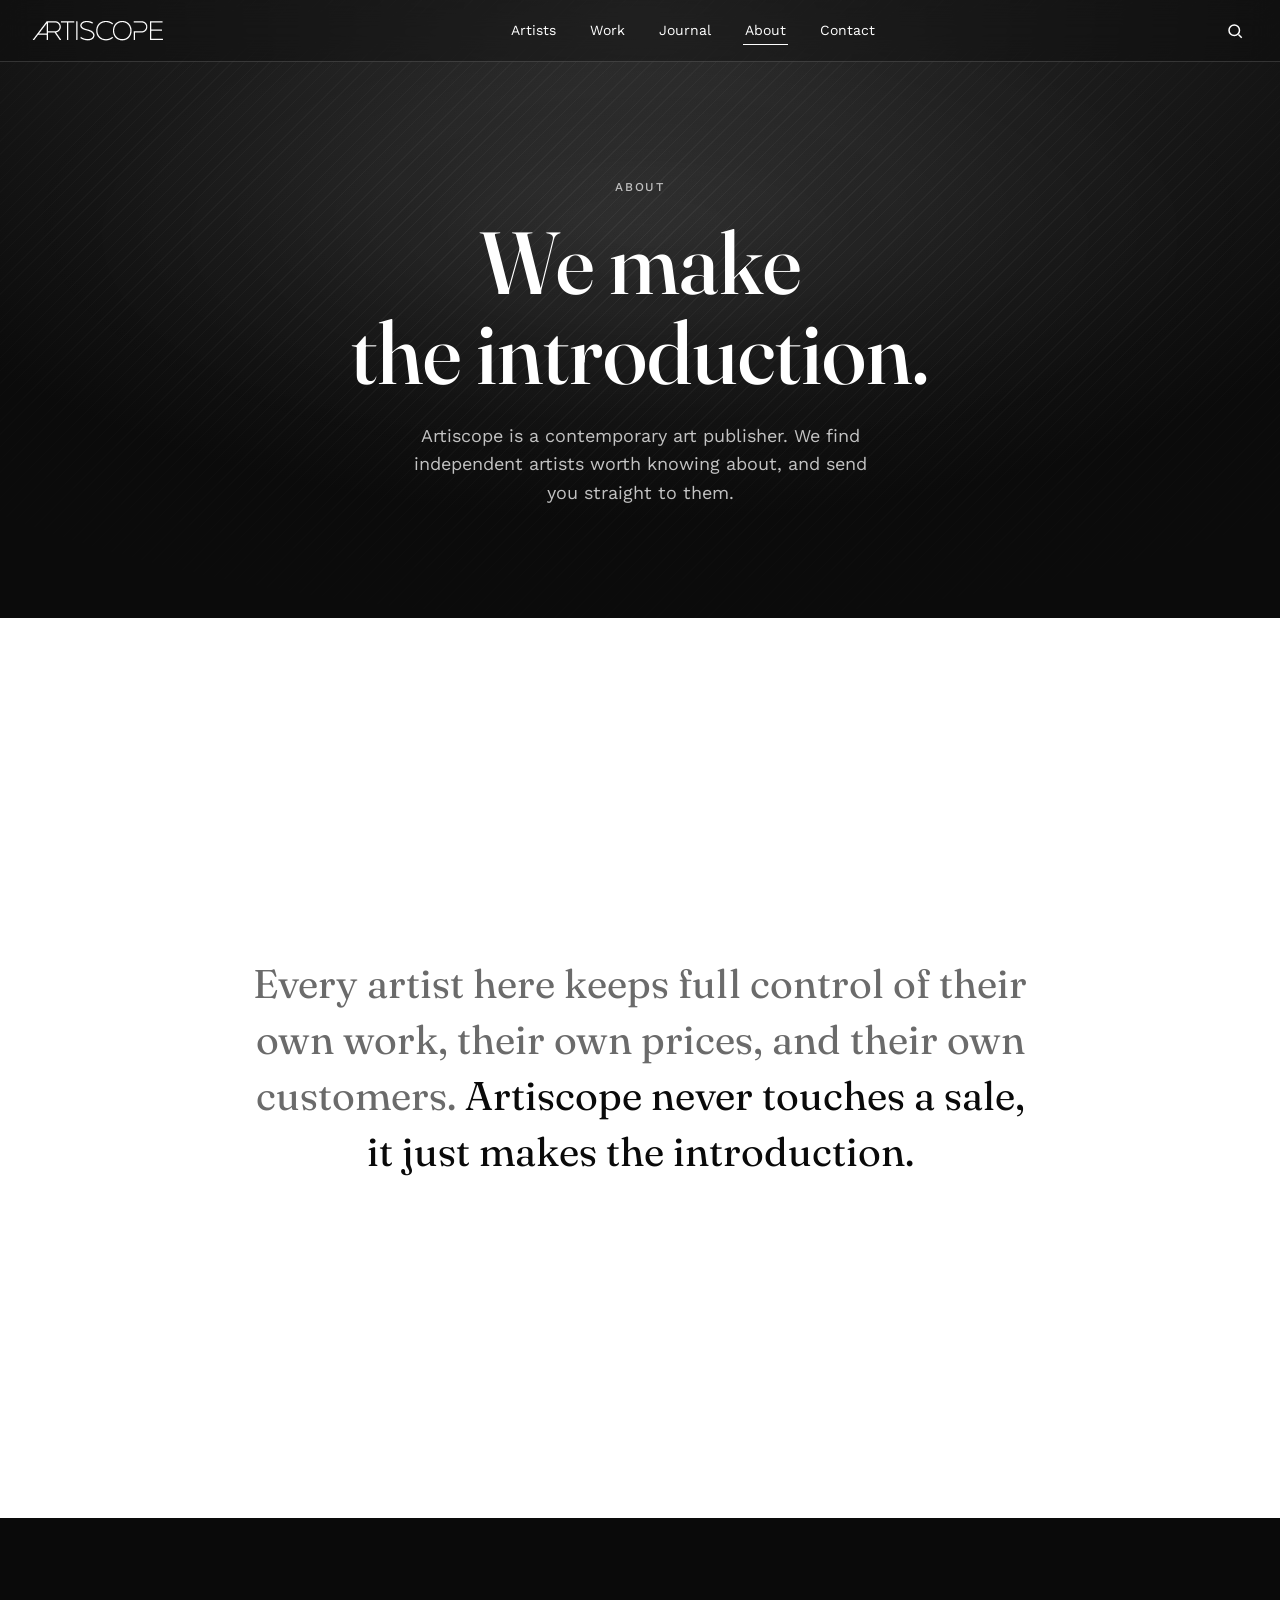
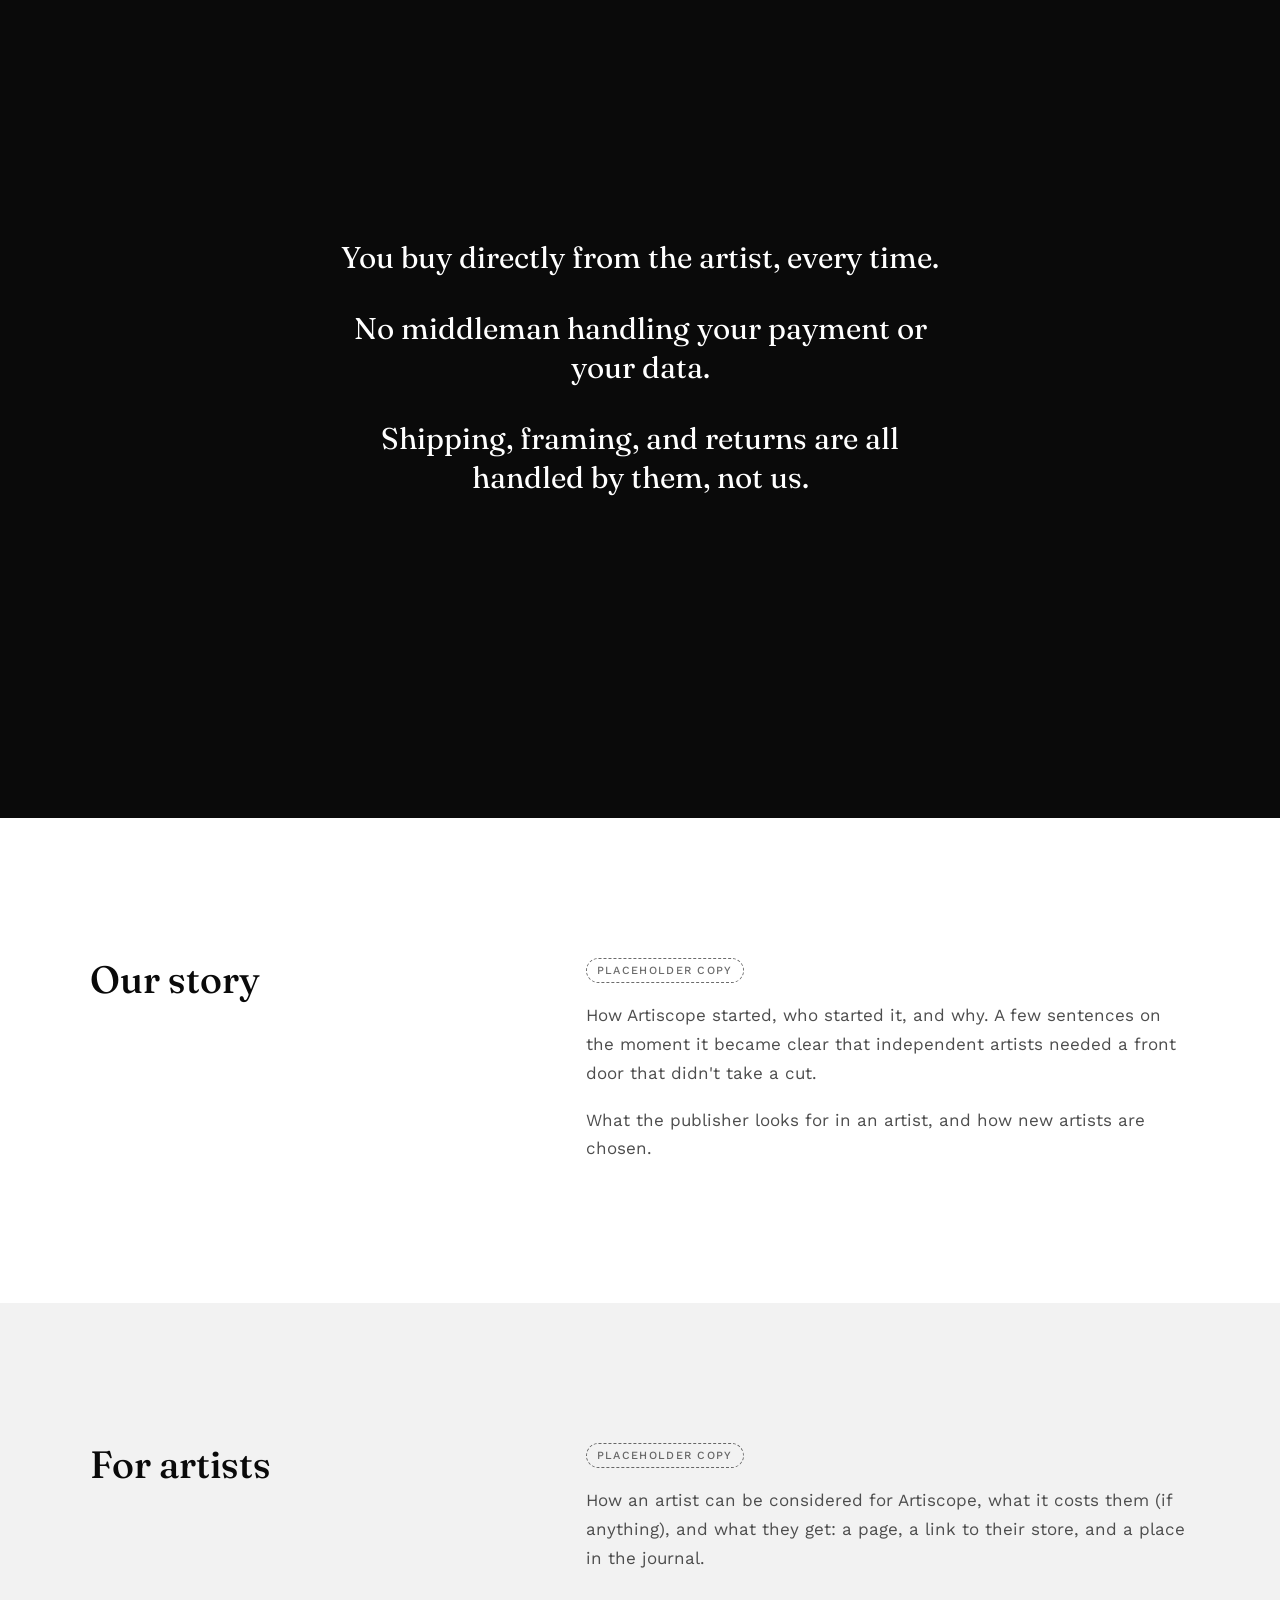
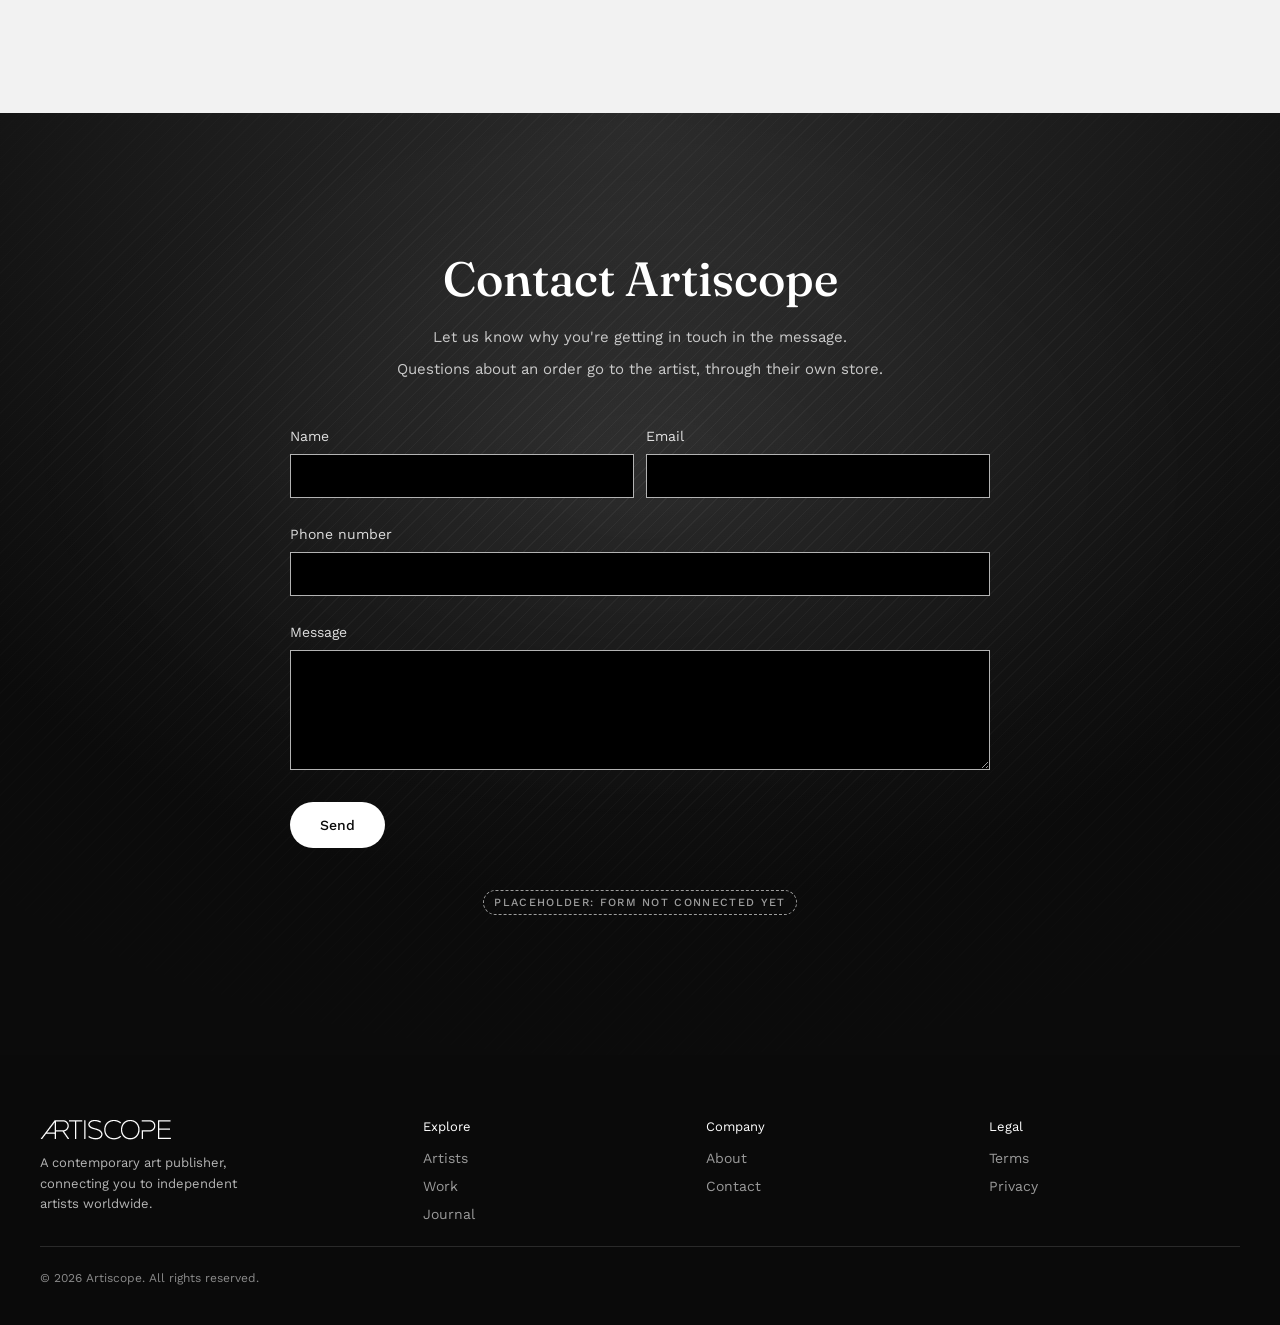
==== commit 7e19097f: "Add a contact form to the About page Replace the placeholder Contact section on about.html with a ce" ====
--- a/about.html
+++ b/about.html
@@ -119,15 +119,37 @@
     </div>
   </section>
 
-  <!-- CONTACT: placeholder, add real contact details -->
-  <section class="chapter about-block" id="contact" data-nav-theme="dark">
-    <div class="about-split reveal">
-      <h2 class="display-3">Contact</h2>
-      <div class="about-split-copy">
-        <span class="placeholder-note">Placeholder, add real contact details</span>
-        <p>Contact email and, if wanted, press and artist-submission addresses go here.</p>
-        <p>For anything about an order, contact the artist directly through their own store.</p>
-      </div>
+  <!-- CONTACT -->
+  <section class="chapter hero contact" id="contact" data-nav-theme="light">
+    <div class="contact-inner reveal">
+      <h2 class="display-2">Contact Artiscope</h2>
+      <p class="contact-intro">Let us know why you're getting in touch in the message.</p>
+      <p class="contact-intro">Questions about an order go to the artist, through their own store.</p>
+
+      <form class="contact-form" id="contact-form" novalidate>
+        <div class="contact-field">
+          <label for="contact-name">Name</label>
+          <input id="contact-name" name="name" type="text" autocomplete="name" required>
+        </div>
+        <div class="contact-field">
+          <label for="contact-email">Email</label>
+          <input id="contact-email" name="email" type="email" autocomplete="email" required>
+        </div>
+        <div class="contact-field contact-field-wide">
+          <label for="contact-phone">Phone number</label>
+          <input id="contact-phone" name="phone" type="tel" autocomplete="tel">
+        </div>
+        <div class="contact-field contact-field-wide">
+          <label for="contact-message">Message</label>
+          <textarea id="contact-message" name="message" rows="5" required></textarea>
+        </div>
+        <div class="contact-actions contact-field-wide">
+          <button class="btn-primary btn-light" type="submit">Send</button>
+          <p class="contact-status" id="contact-status" role="status"></p>
+        </div>
+      </form>
+      <!-- Not connected to anything yet: set CONTACT.email in js/data.js -->
+      <span class="placeholder-note" id="contact-unconnected">Placeholder: form not connected yet</span>
     </div>
   </section>
 
--- a/css/style.css
+++ b/css/style.css
@@ -401,6 +401,34 @@
 .coming-soon-badge {
   display: inline-block; font-size: 11px; text-transform: uppercase; letter-spacing: 0.08em; opacity: 0.6;
 }
+
+/* ---------- CONTACT ---------- */
+.contact { min-height: auto; padding: 140px 32px; }
+.contact-inner {
+  width: 100%; max-width: 700px;
+  display: flex; flex-direction: column; align-items: center; gap: 14px; text-align: center;
+}
+.contact-inner .display-2 { margin-bottom: 8px; }
+.contact-intro { font-size: 15px; color: rgba(255,255,255,0.75); }
+.contact-form {
+  width: 100%; margin-top: 36px; text-align: left;
+  display: grid; grid-template-columns: 1fr 1fr; gap: 28px 12px;
+}
+.contact-field { display: flex; flex-direction: column; gap: 10px; }
+.contact-field-wide { grid-column: 1 / -1; }
+.contact-field label { font-size: 14px; color: rgba(255,255,255,0.85); }
+.contact-field input,
+.contact-field textarea {
+  width: 100%; padding: 12px 14px; font-size: 15px; color: #FFFFFF;
+  background: #000000; border: 1px solid rgba(255,255,255,0.7); border-radius: 0;
+  transition: border-color 0.15s ease, box-shadow 0.15s ease;
+}
+.contact-field textarea { resize: vertical; min-height: 120px; }
+.contact-field input:focus,
+.contact-field textarea:focus { outline: none; border-color: #FFFFFF; box-shadow: 0 0 0 1px #FFFFFF; }
+.contact-actions { display: flex; align-items: center; gap: 20px; flex-wrap: wrap; margin-top: 4px; }
+.contact-status { font-size: 14px; color: rgba(255,255,255,0.75); }
+.contact .placeholder-note { margin-top: 28px; }
 
 /* ---------- TRANSITION VEIL ---------- */
 .veil {
@@ -438,6 +466,8 @@
   .about-split { grid-template-columns: 1fr; gap: 24px; }
   .page-head { min-height: 56vh; padding: 140px 24px 80px; }
   .footer-grid { grid-template-columns: 1fr 1fr; }
+  .contact-form { grid-template-columns: 1fr; }
+  .contact { padding: 100px 24px; }
   .footer-grid > :first-child { grid-column: 1 / -1; }
   .chapter { padding: 100px 24px; }
 }
